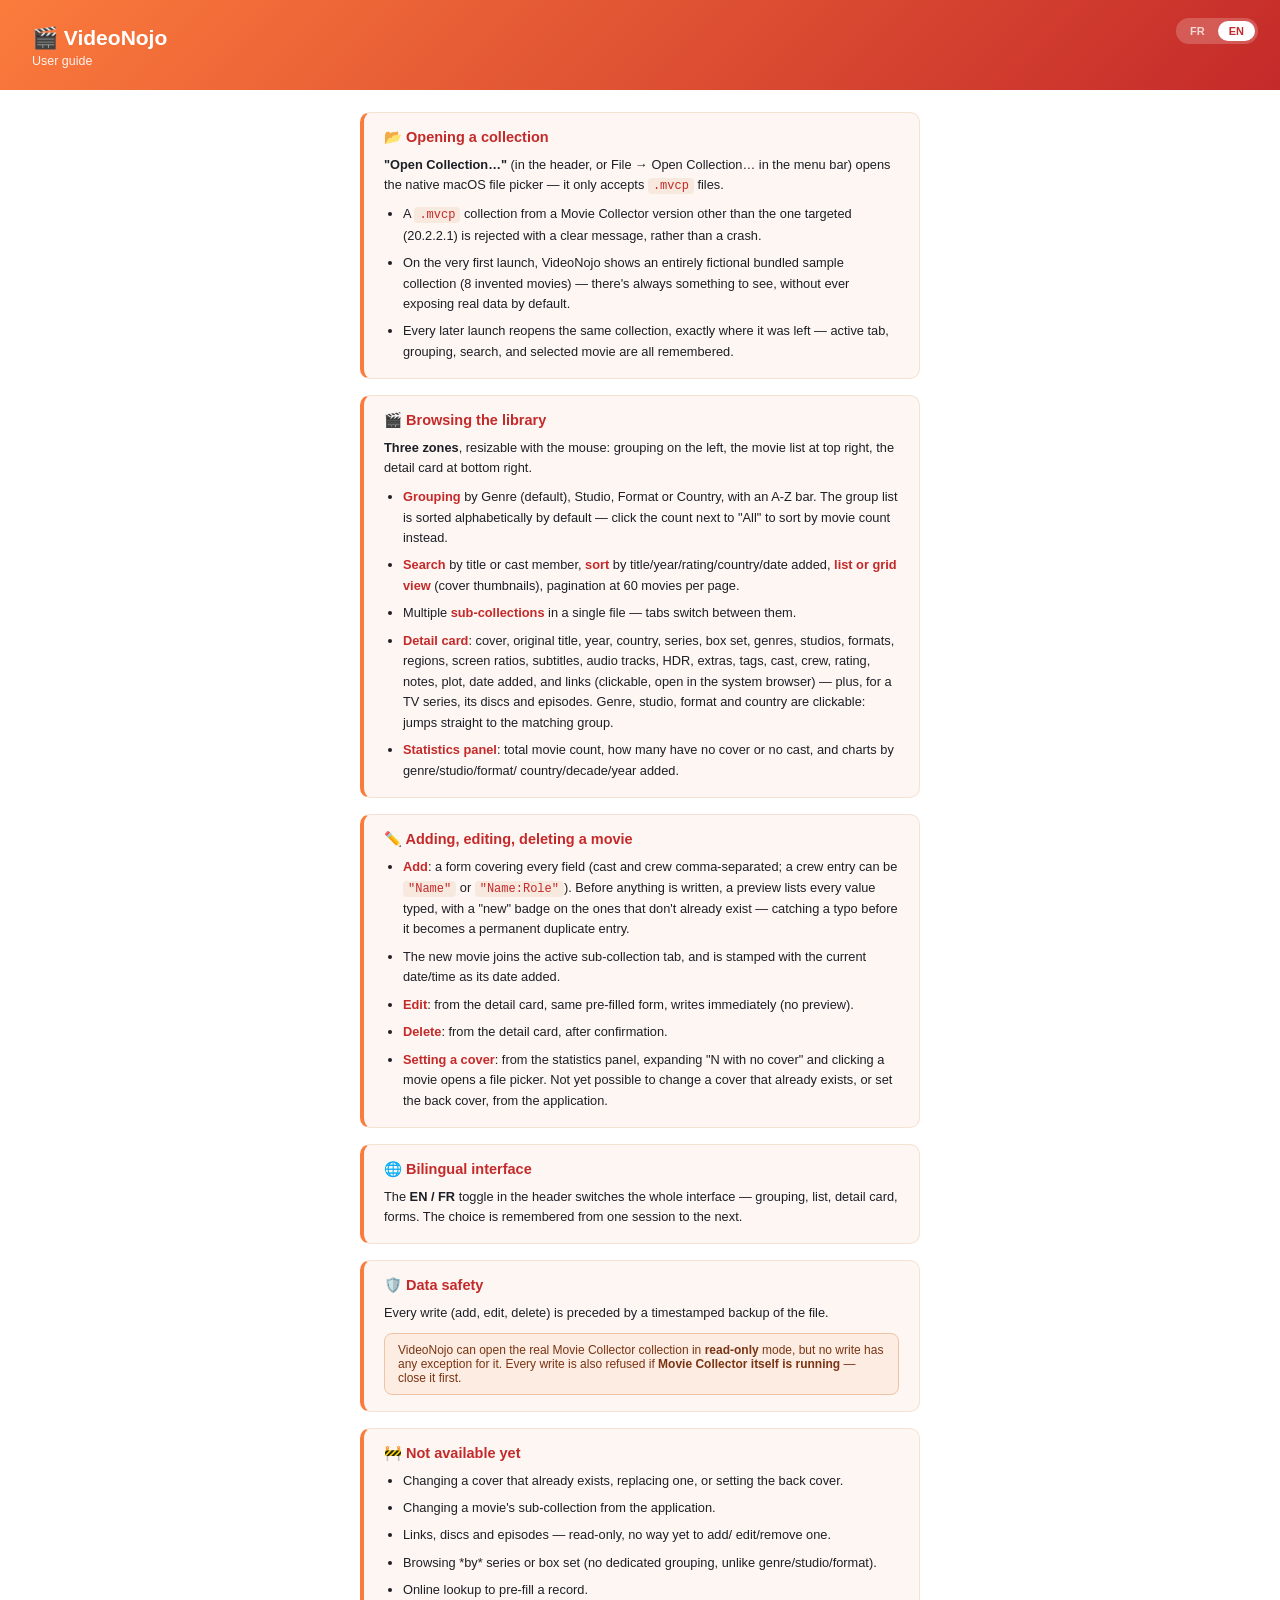
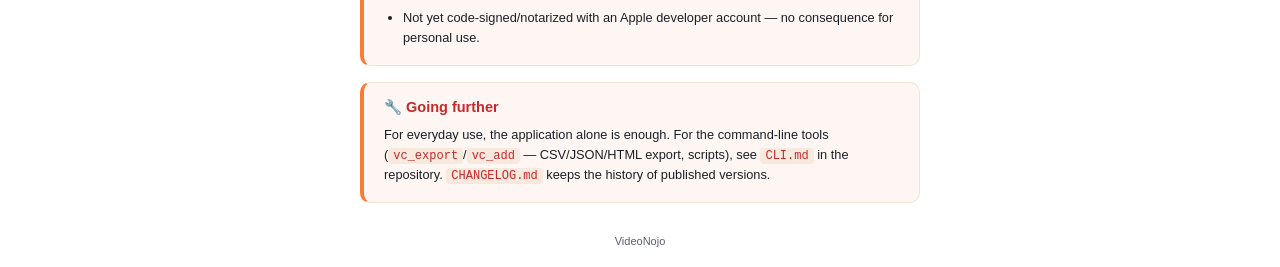
==== project/app/src/help.html @ 5bfde238 "v0.39.0: real Help window, replacing the duplicate About dialog "VideoNojo Help > About VideoNojo" j" ====
<!doctype html>
<html lang="en" data-lang="en">
<head>
<meta charset="utf-8">
<title>VideoNojo — Help</title>
<style>
  :root {
    --accent: #FB7B3C;
    --accent-dark: #C42A2A;
    --bg: #ffffff;
    --text: #1d1f27;
    --muted: #5b5f6b;
    --card-bg: #fdf6f2;
    --card-border: #f6e2d3;
  }
  * { box-sizing: border-box; }
  body {
    margin: 0;
    font-family: -apple-system, BlinkMacSystemFont, "Helvetica Neue", Arial, sans-serif;
    background: var(--bg);
    color: var(--text);
  }
  header.hero {
    background: linear-gradient(135deg, var(--accent) 0%, var(--accent-dark) 100%);
    color: #fff;
    padding: 26px 32px 22px;
    position: relative;
  }
  header.hero h1 { margin: 0 0 4px; font-size: 21px; font-weight: 700; }
  header.hero p.tagline { margin: 0; font-size: 12.5px; opacity: .92; }
  #lang-toggle {
    position: absolute; top: 18px; right: 22px;
    display: flex; gap: 2px;
    background: rgba(255,255,255,.2);
    border-radius: 999px;
    padding: 3px;
  }
  #lang-toggle button {
    border: none; background: transparent; color: #fff;
    font-size: 11px; font-weight: 700; padding: 4px 11px;
    border-radius: 999px; cursor: pointer; opacity: .75;
    font-family: inherit;
  }
  #lang-toggle button.active { background: #fff; color: var(--accent-dark); opacity: 1; }
  main { max-width: 620px; margin: 0 auto; padding: 22px 30px 12px; }
  section.card {
    background: var(--card-bg);
    border: 1px solid var(--card-border);
    border-left: 4px solid var(--accent);
    border-radius: 10px;
    padding: 16px 20px;
    margin-bottom: 16px;
  }
  section.card h2 {
    margin: 0 0 9px;
    font-size: 14.5px;
    font-weight: 700;
    color: var(--accent-dark);
  }
  section.card p { margin: 0 0 9px; font-size: 12.8px; line-height: 1.55; color: var(--text); }
  section.card p:last-child { margin-bottom: 0; }
  section.card ul { margin: 0; padding-left: 19px; }
  section.card li { font-size: 12.8px; line-height: 1.6; margin-bottom: 7px; }
  section.card li:last-child { margin-bottom: 0; }
  section.card li b { color: var(--accent-dark); }
  .note {
    background: #fff8e8; border: 1px solid #f0dca0; color: #6b5420;
    border-radius: 8px; padding: 9px 13px; font-size: 12px; margin-top: 10px;
  }
  .note.safe { background: #fdece2; border-color: #f0c3a4; color: #7a3514; }
  code {
    background: #f8e9df; color: var(--accent-dark);
    padding: 1px 5px; border-radius: 4px; font-size: 12px;
  }
  footer { text-align: center; font-size: 11px; color: var(--muted); padding: 4px 32px 24px; }
  [data-lang-content] { display: none; }
  html[data-lang="fr"] [data-lang-content="fr"] { display: block; }
  html[data-lang="en"] [data-lang-content="en"] { display: block; }
</style>
</head>
<body>
  <header class="hero">
    <div id="lang-toggle">
      <button data-lang-btn="fr">FR</button>
      <button data-lang-btn="en">EN</button>
    </div>
    <h1>🎬 VideoNojo</h1>
    <p class="tagline" data-lang-content="fr">Guide d'utilisation</p>
    <p class="tagline" data-lang-content="en">User guide</p>
  </header>
  <main>

    <div data-lang-content="fr">
      <section class="card">
        <h2>📂 Ouvrir une collection</h2>
        <p><b>« Open Collection… »</b> (dans l'en-tête, ou Fichier → Open
        Collection… dans la barre de menus) ouvre le sélecteur natif
        macOS — il n'accepte que les fichiers <code>.mvcp</code>.</p>
        <ul>
          <li>Une collection <code>.mvcp</code> d'une version de Movie
          Collector différente de celle visée (20.2.2.1) est refusée
          avec un message clair, plutôt qu'un plantage.</li>
          <li>Au tout premier lancement, VideoNojo affiche une collection
          d'exemple intégrée, entièrement fictive (8 films inventés) —
          il y a toujours quelque chose à voir, sans jamais exposer de
          vraies données par défaut.</li>
          <li>Chaque lancement suivant rouvre la même collection,
          exactement là où on l'avait laissée — onglet, regroupement,
          recherche et film sélectionné.</li>
        </ul>
      </section>

      <section class="card">
        <h2>🎬 Parcourir la bibliothèque</h2>
        <p><b>Trois zones</b> redimensionnables à la souris : le
        regroupement à gauche, la liste des films en haut à droite, la
        fiche détail en bas à droite.</p>
        <ul>
          <li><b>Regroupement</b> par Genre (par défaut), Studio, Format
          ou Pays, avec une barre A-Z. La liste des groupes est triée
          par ordre alphabétique par défaut — cliquer sur le nombre à
          côté de « Tous » la trie par nombre de films.</li>
          <li><b>Recherche</b> par titre ou nom d'acteur, <b>tri</b> par
          titre/année/note/pays/date d'ajout, <b>vue liste ou
          grille</b> (jaquettes), pagination à 60 films par page.</li>
          <li><b>Sous-collections</b> multiples dans un même fichier —
          des onglets permettent de basculer entre elles.</li>
          <li><b>Fiche détail</b> : jaquette, titre original, année,
          pays, série, coffret, genres, studios, formats, régions,
          formats d'écran, sous-titres, pistes audio, HDR, bonus,
          étiquettes, distribution, équipe technique, note, notes,
          synopsis, date d'ajout, et les liens (cliquables, ouverts dans
          le navigateur système) — plus, pour une série TV, ses disques
          et épisodes. Genre, studio, format et pays sont cliquables :
          ça saute directement au groupe correspondant.</li>
          <li><b>Panneau statistiques</b> : nombre total de films,
          combien n'ont pas de jaquette ou pas d'acteur, et des
          graphiques par genre/studio/format/pays/décennie/année
          d'ajout.</li>
        </ul>
      </section>

      <section class="card">
        <h2>✏️ Ajouter, modifier, supprimer un film</h2>
        <ul>
          <li><b>Ajouter</b> : un formulaire couvrant tous les champs
          (acteurs et équipe séparés par des virgules ; une entrée
          d'équipe peut être <code>"Nom"</code> ou
          <code>"Nom:Rôle"</code>). Avant toute écriture, un aperçu
          liste chaque valeur saisie avec un badge « nouveau » sur
          celles qui n'existent pas encore — pour repérer une faute de
          frappe avant qu'elle devienne une entrée dupliquée
          permanente.</li>
          <li>Le nouveau film rejoint l'onglet de sous-collection actif,
          et reçoit la date/heure actuelles comme date d'ajout.</li>
          <li><b>Modifier</b> : depuis la fiche détail, même formulaire
          pré-rempli, écriture immédiate (pas d'aperçu).</li>
          <li><b>Supprimer</b> : depuis la fiche détail, après
          confirmation.</li>
          <li><b>Définir une jaquette</b> : depuis le panneau
          statistiques, dérouler « N sans jaquette » puis cliquer sur un
          film ouvre un sélecteur de fichier. Pas encore possible de
          changer la jaquette d'un film qui en a déjà une, ni de définir
          la jaquette arrière, depuis l'application.</li>
        </ul>
      </section>

      <section class="card">
        <h2>🌐 Interface bilingue</h2>
        <p>La bascule <b>EN / FR</b> dans l'en-tête change toute
        l'interface — regroupement, liste, fiche détail, formulaires. Le
        choix est mémorisé d'une session à l'autre.</p>
      </section>

      <section class="card">
        <h2>🛡️ Sécurité des données</h2>
        <p>Chaque écriture (ajout, modification, suppression) est
        précédée d'une sauvegarde horodatée du fichier.</p>
        <div class="note safe">VideoNojo peut ouvrir la vraie collection
        Movie Collector en <b>lecture seule</b>, mais aucune écriture
        n'a d'exception pour elle. Toute écriture est aussi refusée si
        <b>Movie Collector lui-même est lancé</b> — fermez-le
        d'abord.</div>
      </section>

      <section class="card">
        <h2>🚧 Pas encore disponible</h2>
        <ul>
          <li>Changer la jaquette d'un film qui en a déjà une, la
          remplacer, ou définir la jaquette arrière.</li>
          <li>Changer la sous-collection d'un film depuis
          l'application.</li>
          <li>Liens, disques et épisodes — lecture seule, aucun moyen
          pour l'instant d'en ajouter/modifier/supprimer.</li>
          <li>Parcourir *par* série ou coffret (pas de regroupement
          dédié, contrairement à genre/studio/format).</li>
          <li>Recherche en ligne pour pré-remplir une fiche.</li>
          <li>Application pas encore signée/notariée par un compte
          développeur Apple — sans conséquence pour un usage
          personnel.</li>
        </ul>
      </section>

      <section class="card">
        <h2>🔧 Pour aller plus loin</h2>
        <p>Pour un usage courant, l'application seule suffit. Pour les
        outils en ligne de commande (<code>vc_export</code>/
        <code>vc_add</code> — export CSV/JSON/HTML, scripts), voir
        <code>CLI.fr.md</code> dans le dépôt. <code>CHANGELOG.fr.md</code>
        garde l'historique des versions publiées.</p>
      </section>
    </div>

    <div data-lang-content="en">
      <section class="card">
        <h2>📂 Opening a collection</h2>
        <p><b>"Open Collection…"</b> (in the header, or File → Open
        Collection… in the menu bar) opens the native macOS file picker
        — it only accepts <code>.mvcp</code> files.</p>
        <ul>
          <li>A <code>.mvcp</code> collection from a Movie Collector
          version other than the one targeted (20.2.2.1) is rejected
          with a clear message, rather than a crash.</li>
          <li>On the very first launch, VideoNojo shows an entirely
          fictional bundled sample collection (8 invented movies) —
          there's always something to see, without ever exposing real
          data by default.</li>
          <li>Every later launch reopens the same collection, exactly
          where it was left — active tab, grouping, search, and selected
          movie are all remembered.</li>
        </ul>
      </section>

      <section class="card">
        <h2>🎬 Browsing the library</h2>
        <p><b>Three zones</b>, resizable with the mouse: grouping on the
        left, the movie list at top right, the detail card at bottom
        right.</p>
        <ul>
          <li><b>Grouping</b> by Genre (default), Studio, Format or
          Country, with an A-Z bar. The group list is sorted
          alphabetically by default — click the count next to "All" to
          sort by movie count instead.</li>
          <li><b>Search</b> by title or cast member, <b>sort</b> by
          title/year/rating/country/date added, <b>list or grid
          view</b> (cover thumbnails), pagination at 60 movies per
          page.</li>
          <li>Multiple <b>sub-collections</b> in a single file — tabs
          switch between them.</li>
          <li><b>Detail card</b>: cover, original title, year, country,
          series, box set, genres, studios, formats, regions, screen
          ratios, subtitles, audio tracks, HDR, extras, tags, cast,
          crew, rating, notes, plot, date added, and links (clickable,
          open in the system browser) — plus, for a TV series, its discs
          and episodes. Genre, studio, format and country are clickable:
          jumps straight to the matching group.</li>
          <li><b>Statistics panel</b>: total movie count, how many have
          no cover or no cast, and charts by genre/studio/format/
          country/decade/year added.</li>
        </ul>
      </section>

      <section class="card">
        <h2>✏️ Adding, editing, deleting a movie</h2>
        <ul>
          <li><b>Add</b>: a form covering every field (cast and crew
          comma-separated; a crew entry can be <code>"Name"</code> or
          <code>"Name:Role"</code>). Before anything is written, a
          preview lists every value typed, with a "new" badge on the
          ones that don't already exist — catching a typo before it
          becomes a permanent duplicate entry.</li>
          <li>The new movie joins the active sub-collection tab, and is
          stamped with the current date/time as its date added.</li>
          <li><b>Edit</b>: from the detail card, same pre-filled form,
          writes immediately (no preview).</li>
          <li><b>Delete</b>: from the detail card, after
          confirmation.</li>
          <li><b>Setting a cover</b>: from the statistics panel,
          expanding "N with no cover" and clicking a movie opens a file
          picker. Not yet possible to change a cover that already
          exists, or set the back cover, from the application.</li>
        </ul>
      </section>

      <section class="card">
        <h2>🌐 Bilingual interface</h2>
        <p>The <b>EN / FR</b> toggle in the header switches the whole
        interface — grouping, list, detail card, forms. The choice is
        remembered from one session to the next.</p>
      </section>

      <section class="card">
        <h2>🛡️ Data safety</h2>
        <p>Every write (add, edit, delete) is preceded by a timestamped
        backup of the file.</p>
        <div class="note safe">VideoNojo can open the real Movie
        Collector collection in <b>read-only</b> mode, but no write has
        any exception for it. Every write is also refused if <b>Movie
        Collector itself is running</b> — close it first.</div>
      </section>

      <section class="card">
        <h2>🚧 Not available yet</h2>
        <ul>
          <li>Changing a cover that already exists, replacing one, or
          setting the back cover.</li>
          <li>Changing a movie's sub-collection from the
          application.</li>
          <li>Links, discs and episodes — read-only, no way yet to add/
          edit/remove one.</li>
          <li>Browsing *by* series or box set (no dedicated grouping,
          unlike genre/studio/format).</li>
          <li>Online lookup to pre-fill a record.</li>
          <li>Not yet code-signed/notarized with an Apple developer
          account — no consequence for personal use.</li>
        </ul>
      </section>

      <section class="card">
        <h2>🔧 Going further</h2>
        <p>For everyday use, the application alone is enough. For the
        command-line tools (<code>vc_export</code>/<code>vc_add</code>
        — CSV/JSON/HTML export, scripts), see <code>CLI.md</code> in the
        repository. <code>CHANGELOG.md</code> keeps the history of
        published versions.</p>
      </section>
    </div>

  </main>
  <footer>
    <span data-lang-content="fr">VideoNojo</span>
    <span data-lang-content="en">VideoNojo</span>
  </footer>
<script>
  (function () {
    var KEY = "videonojo_lang";
    var html = document.documentElement;
    function apply(lang) {
      html.setAttribute("data-lang", lang);
      document.querySelectorAll("#lang-toggle button").forEach(function (b) {
        b.classList.toggle("active", b.dataset.langBtn === lang);
      });
    }
    var saved = null;
    try { saved = localStorage.getItem(KEY); } catch (e) {}
    apply(saved === "fr" ? "fr" : "en");
    document.querySelectorAll("#lang-toggle button").forEach(function (b) {
      b.addEventListener("click", function () {
        var lang = b.dataset.langBtn;
        apply(lang);
        try { localStorage.setItem(KEY, lang); } catch (e) {}
      });
    });
  })();
</script>
</body>
</html>
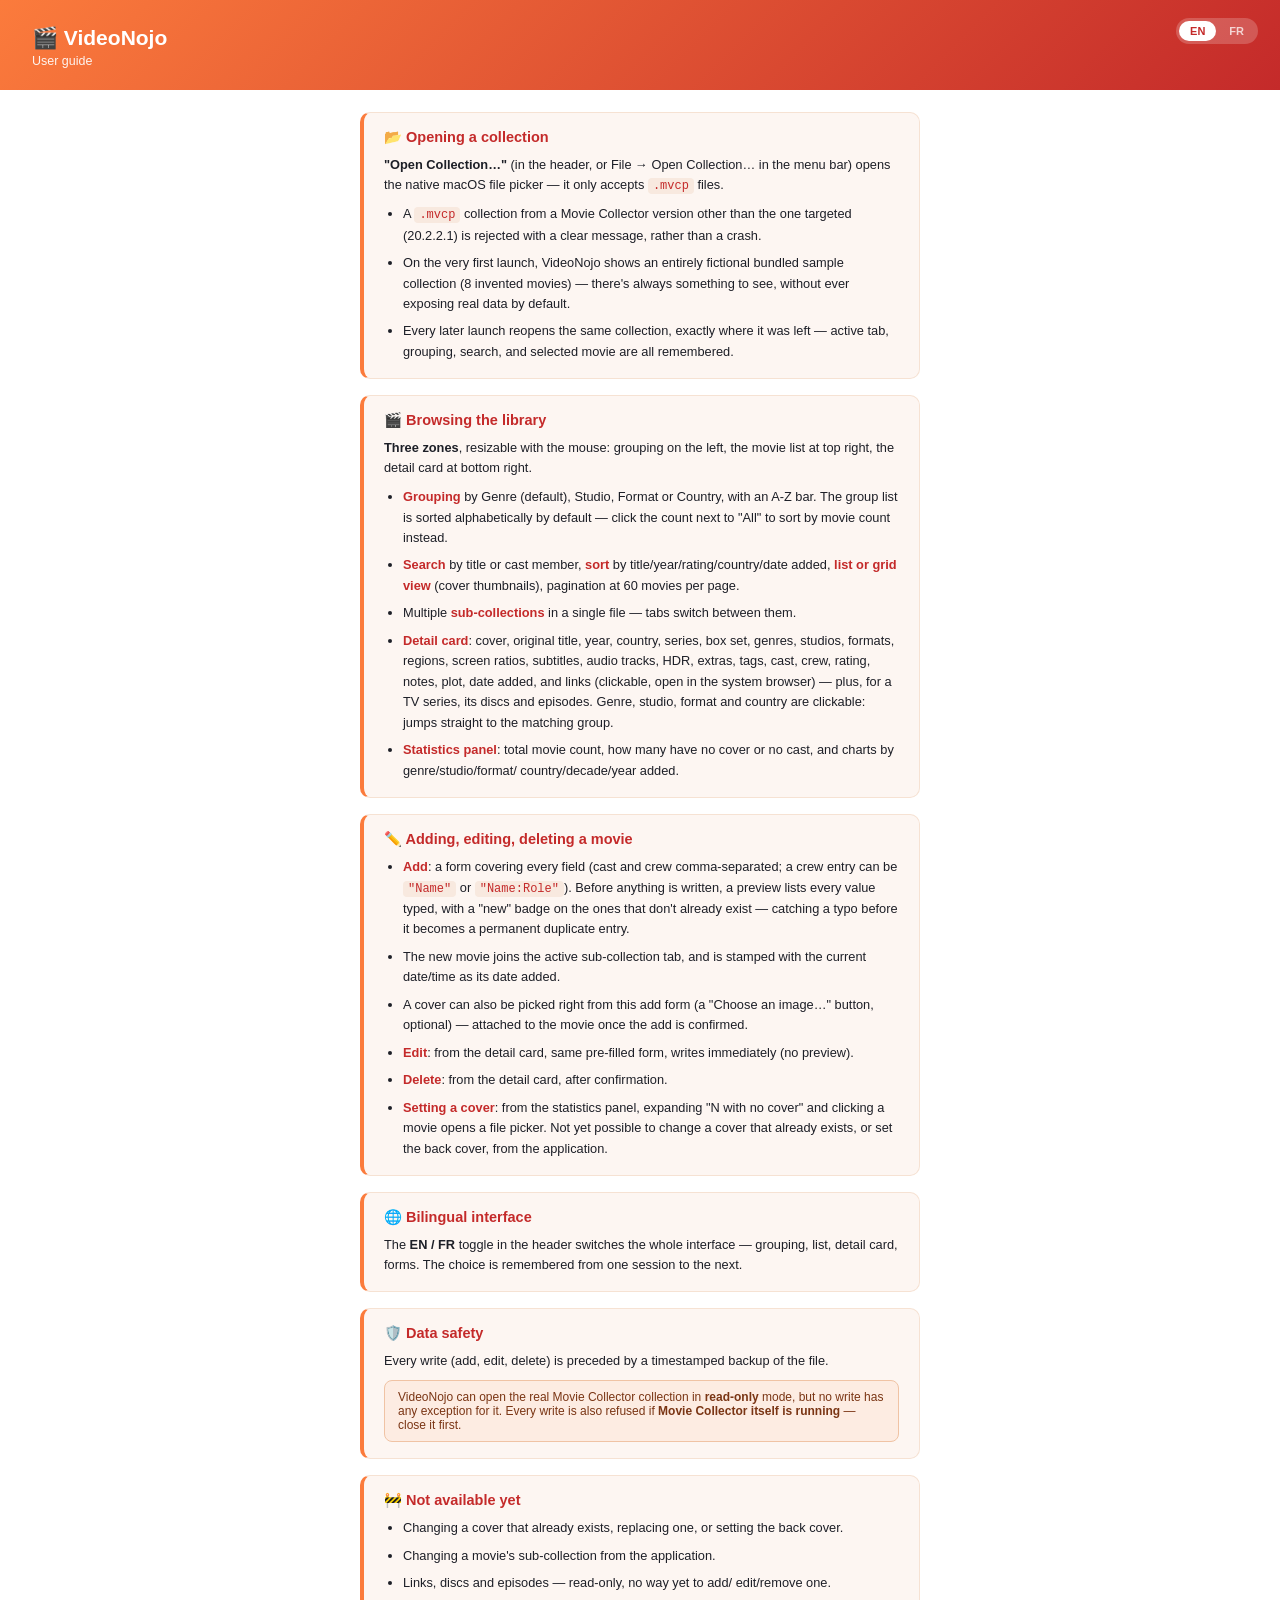
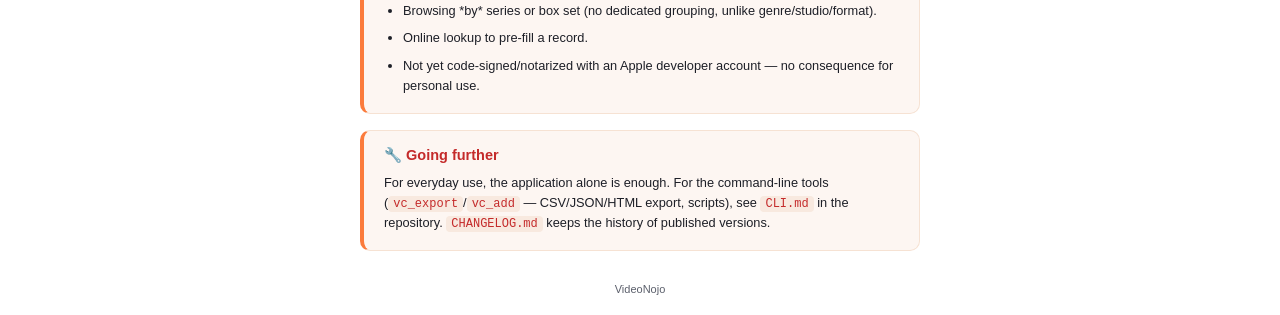
==== commit 26de1d61: "v0.41.0: homogenize header emoji/help language order, add cover picker at add-time - Header emoji (t" ====
--- a/project/app/src/help.html
+++ b/project/app/src/help.html
@@ -81,8 +81,8 @@
 <body>
   <header class="hero">
     <div id="lang-toggle">
+      <button data-lang-btn="en">EN</button>
       <button data-lang-btn="fr">FR</button>
-      <button data-lang-btn="en">EN</button>
     </div>
     <h1>🎬 VideoNojo</h1>
     <p class="tagline" data-lang-content="fr">Guide d'utilisation</p>
@@ -153,6 +153,10 @@
           permanente.</li>
           <li>Le nouveau film rejoint l'onglet de sous-collection actif,
           et reçoit la date/heure actuelles comme date d'ajout.</li>
+          <li>Une jaquette peut aussi être choisie directement depuis
+          ce formulaire d'ajout (bouton « Choisir une image… »,
+          facultatif) — attachée au film dès que l'ajout est
+          confirmé.</li>
           <li><b>Modifier</b> : depuis la fiche détail, même formulaire
           pré-rempli, écriture immédiate (pas d'aperçu).</li>
           <li><b>Supprimer</b> : depuis la fiche détail, après
@@ -271,6 +275,9 @@
           becomes a permanent duplicate entry.</li>
           <li>The new movie joins the active sub-collection tab, and is
           stamped with the current date/time as its date added.</li>
+          <li>A cover can also be picked right from this add form (a
+          "Choose an image…" button, optional) — attached to the movie
+          once the add is confirmed.</li>
           <li><b>Edit</b>: from the detail card, same pre-filled form,
           writes immediately (no preview).</li>
           <li><b>Delete</b>: from the detail card, after
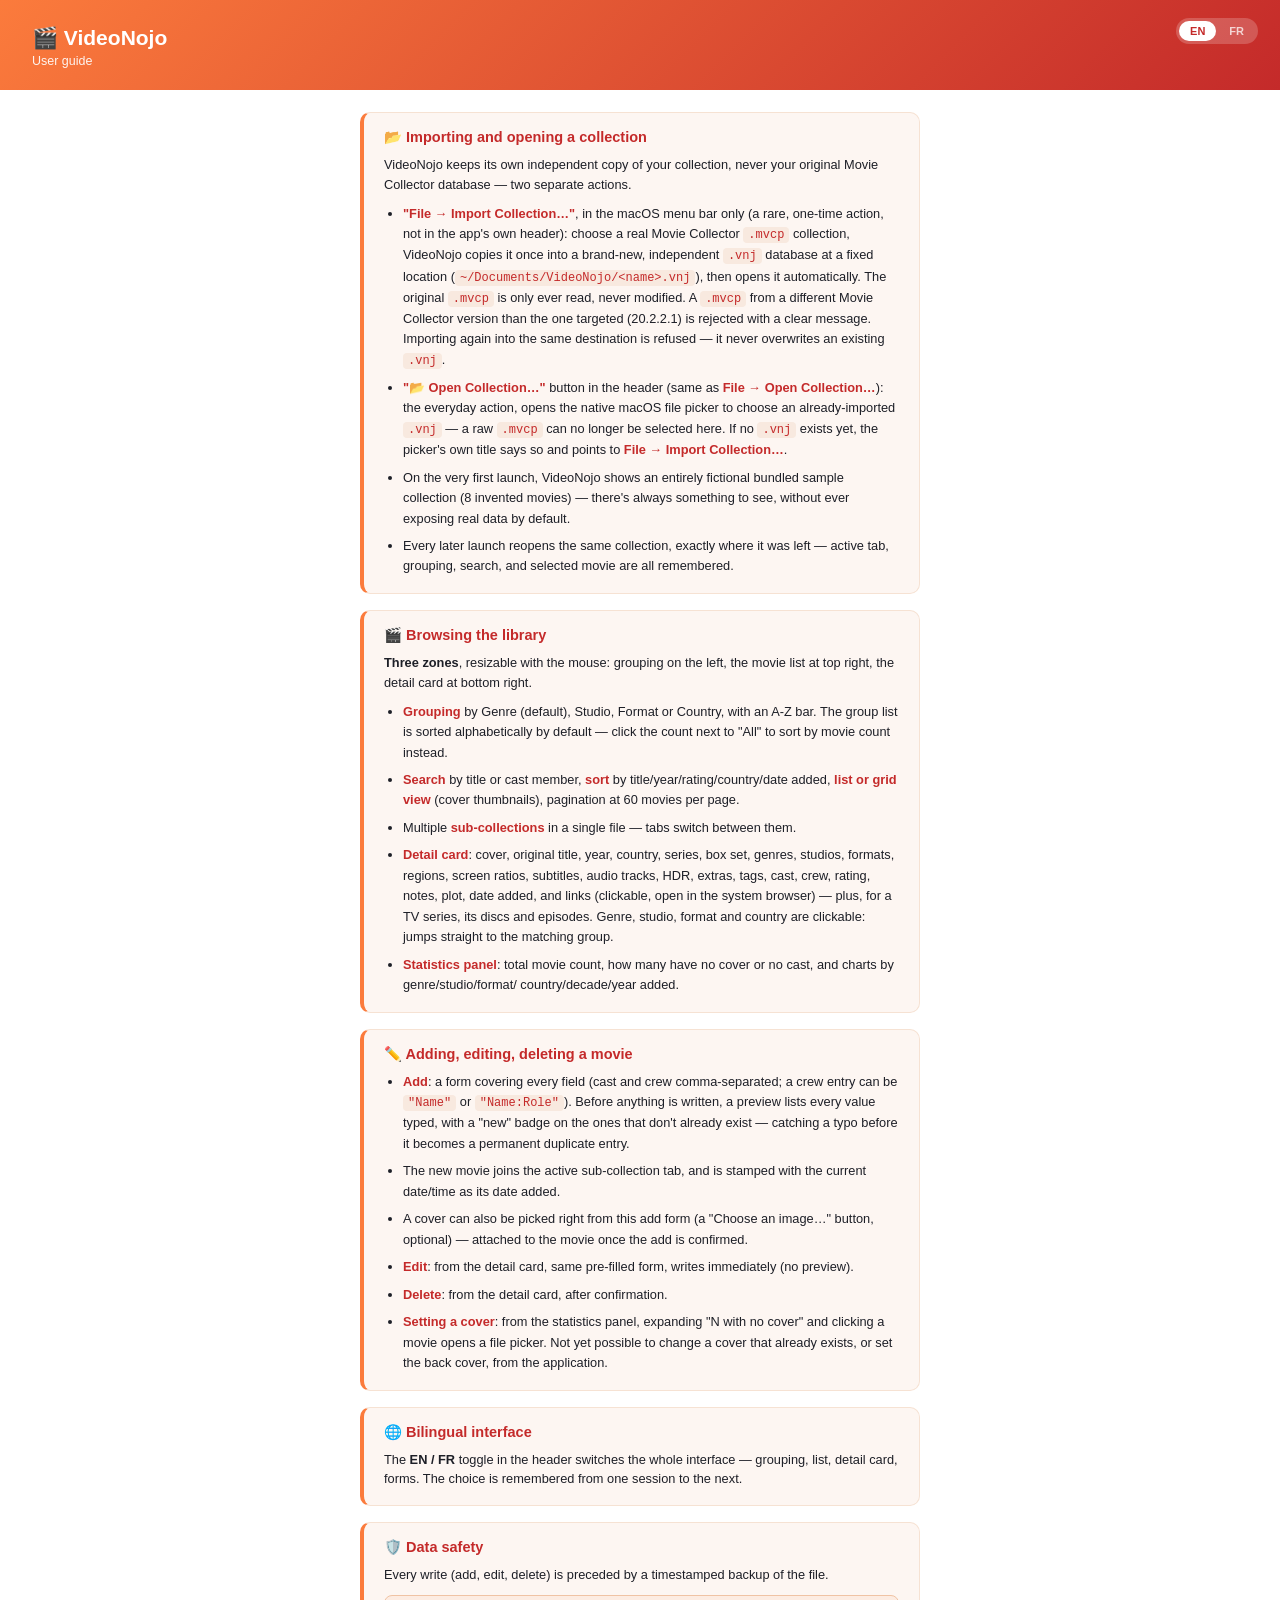
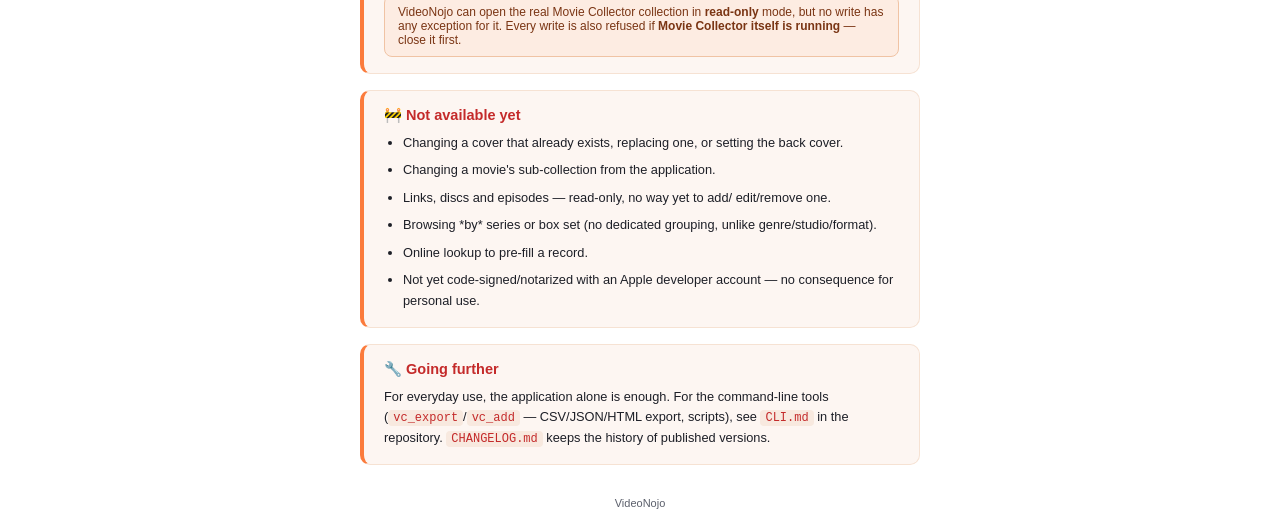
==== commit 437c40d9: "Import/Open Collection split, ported from BookNojo; rename .vnc to .vnj Serge asked for BookNojo's "" ====
--- a/project/app/src/help.html
+++ b/project/app/src/help.html
@@ -92,14 +92,32 @@
 
     <div data-lang-content="fr">
       <section class="card">
-        <h2>📂 Ouvrir une collection</h2>
-        <p><b>« Open Collection… »</b> (dans l'en-tête, ou Fichier → Open
-        Collection… dans la barre de menus) ouvre le sélecteur natif
-        macOS — il n'accepte que les fichiers <code>.mvcp</code>.</p>
-        <ul>
-          <li>Une collection <code>.mvcp</code> d'une version de Movie
-          Collector différente de celle visée (20.2.2.1) est refusée
-          avec un message clair, plutôt qu'un plantage.</li>
+        <h2>📂 Importer puis ouvrir une collection</h2>
+        <p>VideoNojo garde sa propre copie indépendante de votre
+        collection, jamais votre base Movie Collector d'origine — deux
+        actions distinctes.</p>
+        <ul>
+          <li><b>« File → Import Collection… »</b>, uniquement dans la
+          barre de menu macOS (action rare, à faire une seule fois, pas
+          dans l'en-tête de l'app) : choisissez une vraie collection
+          <code>.mvcp</code> Movie Collector, VideoNojo la copie une
+          seule fois dans une nouvelle base <code>.vnj</code>
+          indépendante, à un emplacement fixe
+          (<code>~/Documents/VideoNojo/&lt;nom&gt;.vnj</code>), puis
+          l'ouvre automatiquement. Le <code>.mvcp</code> d'origine
+          n'est jamais modifié, seulement lu. Une collection
+          <code>.mvcp</code> d'une version de Movie Collector
+          différente de celle visée (20.2.2.1) est refusée avec un
+          message clair. Importer à nouveau vers la même destination
+          est refusé — ça n'écrase jamais un <code>.vnj</code>
+          existant.</li>
+          <li>Bouton <b>« 📂 Ouvrir une collection… »</b> dans l'en-tête
+          (identique à <b>File → Open Collection…</b>) : l'action du
+          quotidien, ouvre le sélecteur natif macOS pour choisir un
+          <code>.vnj</code> déjà importé — un <code>.mvcp</code> brut
+          ne peut plus être sélectionné ici. Si aucun <code>.vnj</code>
+          n'existe encore, le titre du sélecteur le signale et renvoie
+          vers <b>File → Import Collection…</b>.</li>
           <li>Au tout premier lancement, VideoNojo affiche une collection
           d'exemple intégrée, entièrement fictive (8 films inventés) —
           il y a toujours quelque chose à voir, sans jamais exposer de
@@ -217,14 +235,30 @@
 
     <div data-lang-content="en">
       <section class="card">
-        <h2>📂 Opening a collection</h2>
-        <p><b>"Open Collection…"</b> (in the header, or File → Open
-        Collection… in the menu bar) opens the native macOS file picker
-        — it only accepts <code>.mvcp</code> files.</p>
-        <ul>
-          <li>A <code>.mvcp</code> collection from a Movie Collector
-          version other than the one targeted (20.2.2.1) is rejected
-          with a clear message, rather than a crash.</li>
+        <h2>📂 Importing and opening a collection</h2>
+        <p>VideoNojo keeps its own independent copy of your collection,
+        never your original Movie Collector database — two separate
+        actions.</p>
+        <ul>
+          <li><b>"File → Import Collection…"</b>, in the macOS menu bar
+          only (a rare, one-time action, not in the app's own header):
+          choose a real Movie Collector <code>.mvcp</code> collection,
+          VideoNojo copies it once into a brand-new, independent
+          <code>.vnj</code> database at a fixed location
+          (<code>~/Documents/VideoNojo/&lt;name&gt;.vnj</code>), then
+          opens it automatically. The original <code>.mvcp</code> is
+          only ever read, never modified. A <code>.mvcp</code> from a
+          different Movie Collector version than the one targeted
+          (20.2.2.1) is rejected with a clear message. Importing again
+          into the same destination is refused — it never overwrites
+          an existing <code>.vnj</code>.</li>
+          <li><b>"📂 Open Collection…"</b> button in the header (same as
+          <b>File → Open Collection…</b>): the everyday action, opens
+          the native macOS file picker to choose an already-imported
+          <code>.vnj</code> — a raw <code>.mvcp</code> can no longer be
+          selected here. If no <code>.vnj</code> exists yet, the
+          picker's own title says so and points to <b>File → Import
+          Collection…</b>.</li>
           <li>On the very first launch, VideoNojo shows an entirely
           fictional bundled sample collection (8 invented movies) —
           there's always something to see, without ever exposing real
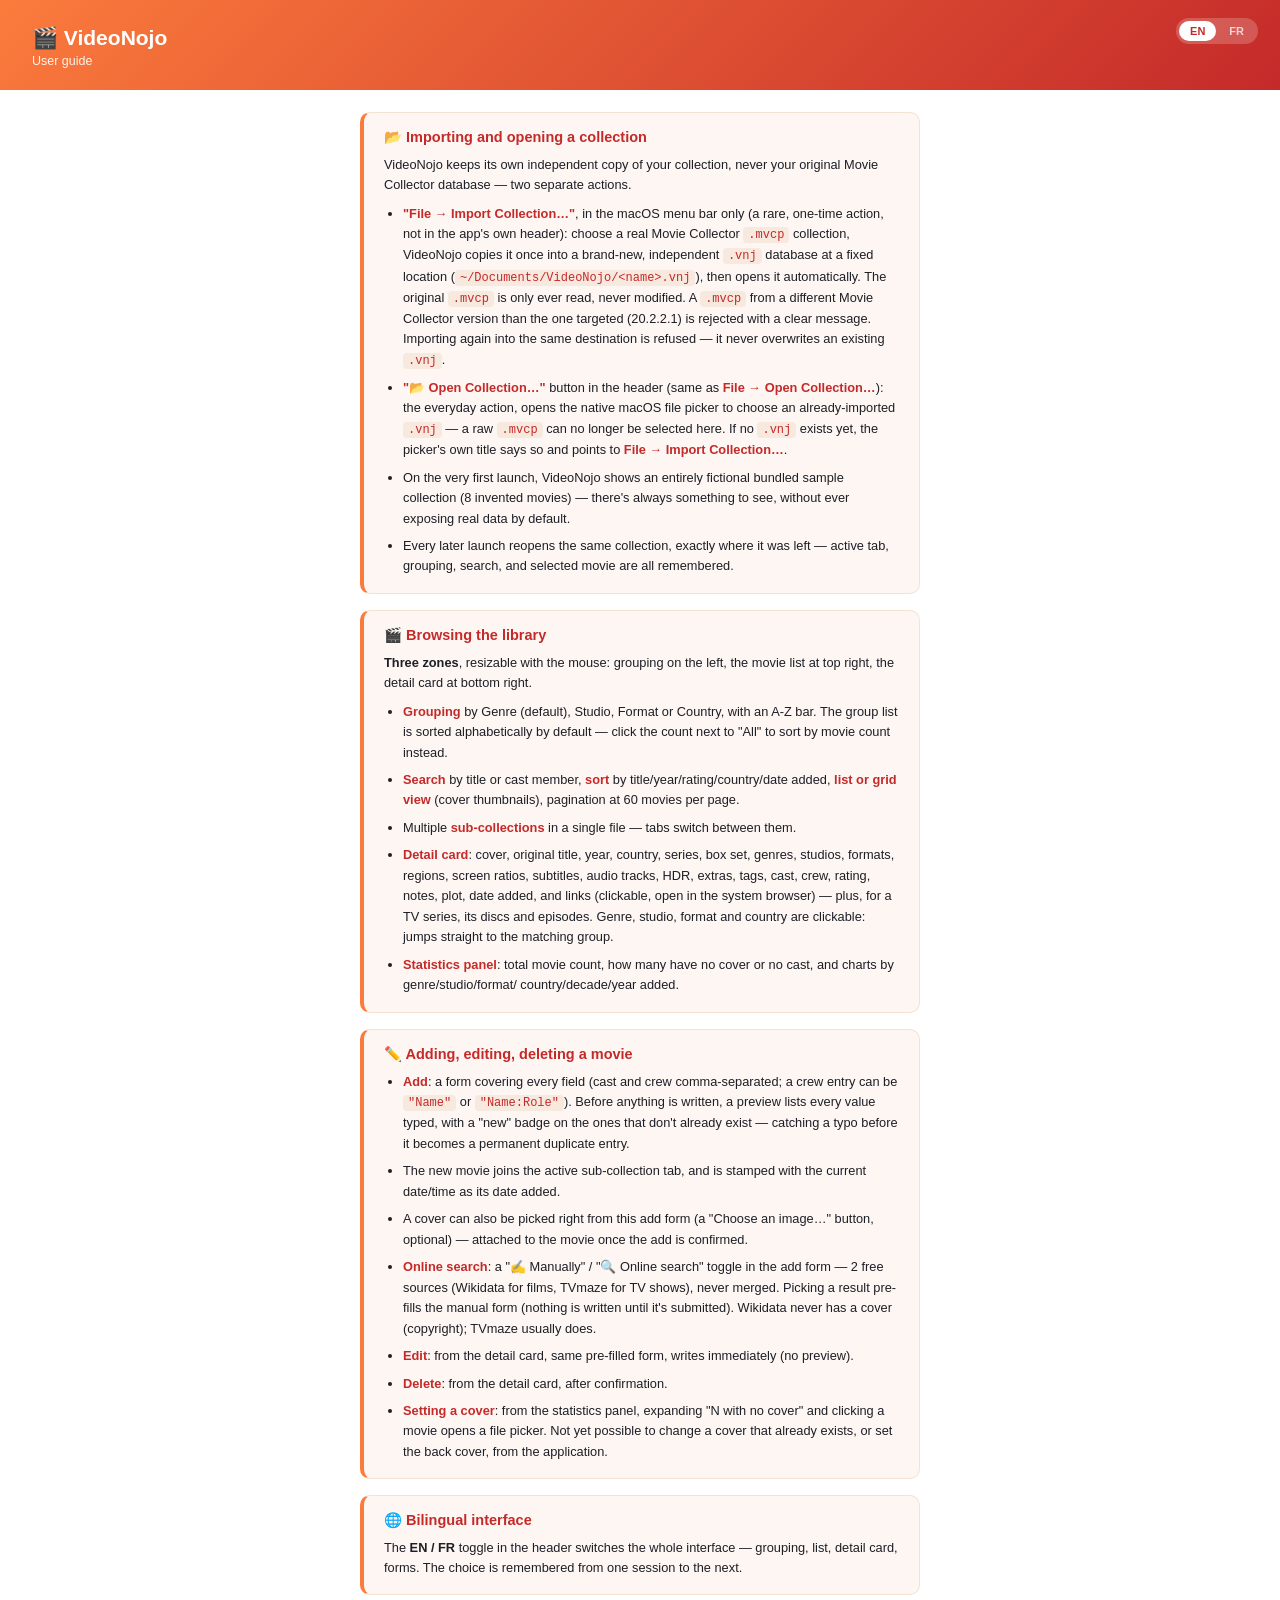
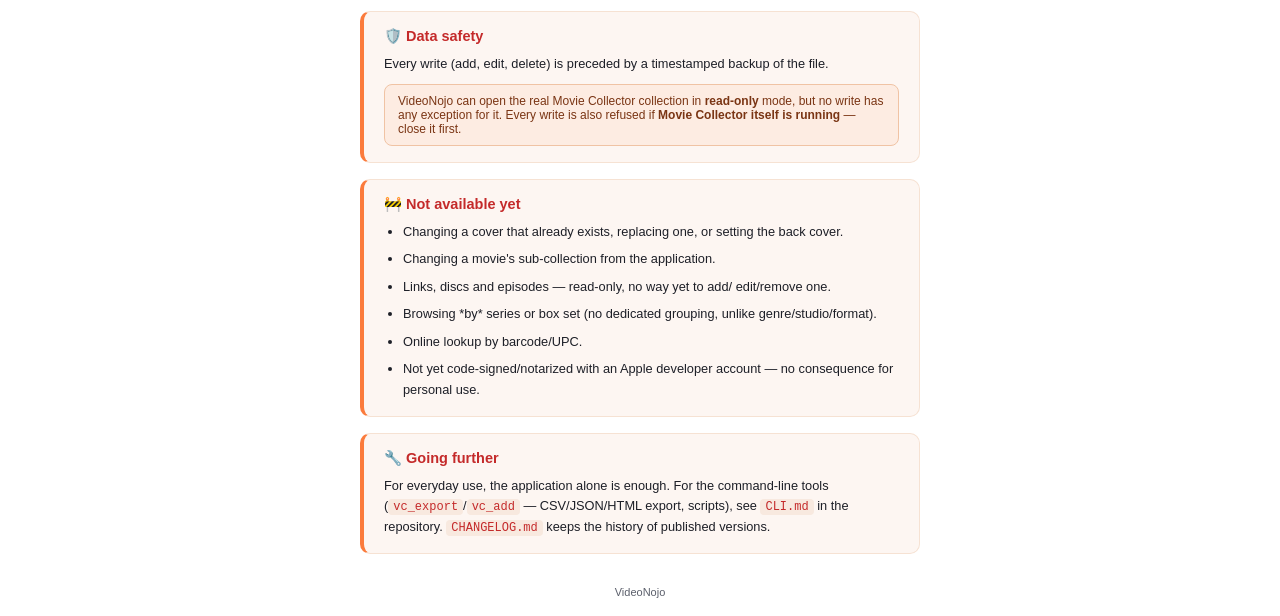
==== commit d52685c1: "Online search: Wikidata (films) + TVmaze (TV shows), ported from BookNojo Unlike BookNojo/MusicNojo," ====
--- a/project/app/src/help.html
+++ b/project/app/src/help.html
@@ -175,6 +175,13 @@
           ce formulaire d'ajout (bouton « Choisir une image… »,
           facultatif) — attachée au film dès que l'ajout est
           confirmé.</li>
+          <li><b>Recherche en ligne</b> : bascule « ✍️ Manuellement » /
+          « 🔍 Recherche en ligne » dans le formulaire d'ajout — 2
+          sources gratuites (Wikidata pour les films, TVmaze pour les
+          séries TV), jamais fusionnées. Choisir un résultat pré-remplit
+          le formulaire manuel (rien n'est écrit avant sa soumission).
+          Wikidata n'a jamais de jaquette (droit d'auteur) ; TVmaze en a
+          généralement une.</li>
           <li><b>Modifier</b> : depuis la fiche détail, même formulaire
           pré-rempli, écriture immédiate (pas d'aperçu).</li>
           <li><b>Supprimer</b> : depuis la fiche détail, après
@@ -216,7 +223,7 @@
           pour l'instant d'en ajouter/modifier/supprimer.</li>
           <li>Parcourir *par* série ou coffret (pas de regroupement
           dédié, contrairement à genre/studio/format).</li>
-          <li>Recherche en ligne pour pré-remplir une fiche.</li>
+          <li>Recherche en ligne par code-barres/UPC.</li>
           <li>Application pas encore signée/notariée par un compte
           développeur Apple — sans conséquence pour un usage
           personnel.</li>
@@ -312,6 +319,12 @@
           <li>A cover can also be picked right from this add form (a
           "Choose an image…" button, optional) — attached to the movie
           once the add is confirmed.</li>
+          <li><b>Online search</b>: a "✍️ Manually" / "🔍 Online search"
+          toggle in the add form — 2 free sources (Wikidata for films,
+          TVmaze for TV shows), never merged. Picking a result
+          pre-fills the manual form (nothing is written until it's
+          submitted). Wikidata never has a cover (copyright); TVmaze
+          usually does.</li>
           <li><b>Edit</b>: from the detail card, same pre-filled form,
           writes immediately (no preview).</li>
           <li><b>Delete</b>: from the detail card, after
@@ -351,7 +364,7 @@
           edit/remove one.</li>
           <li>Browsing *by* series or box set (no dedicated grouping,
           unlike genre/studio/format).</li>
-          <li>Online lookup to pre-fill a record.</li>
+          <li>Online lookup by barcode/UPC.</li>
           <li>Not yet code-signed/notarized with an Apple developer
           account — no consequence for personal use.</li>
         </ul>
